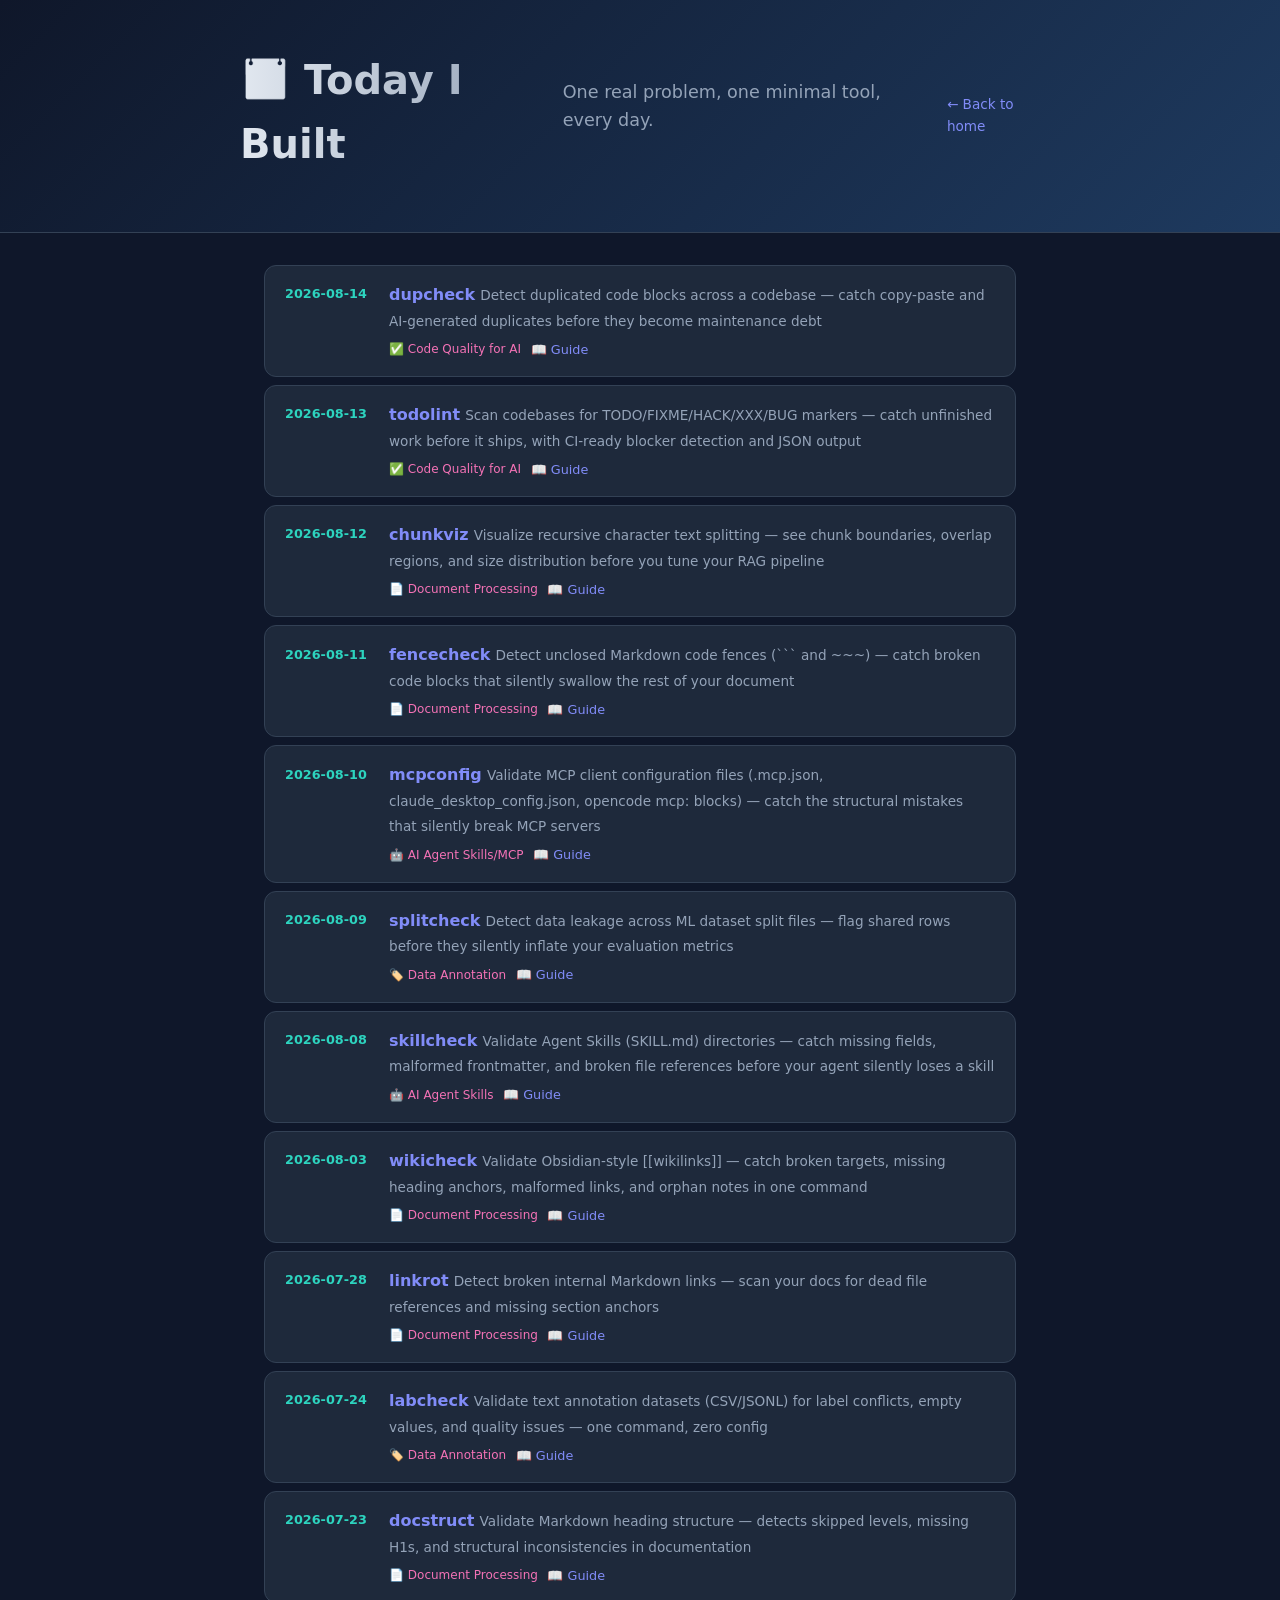
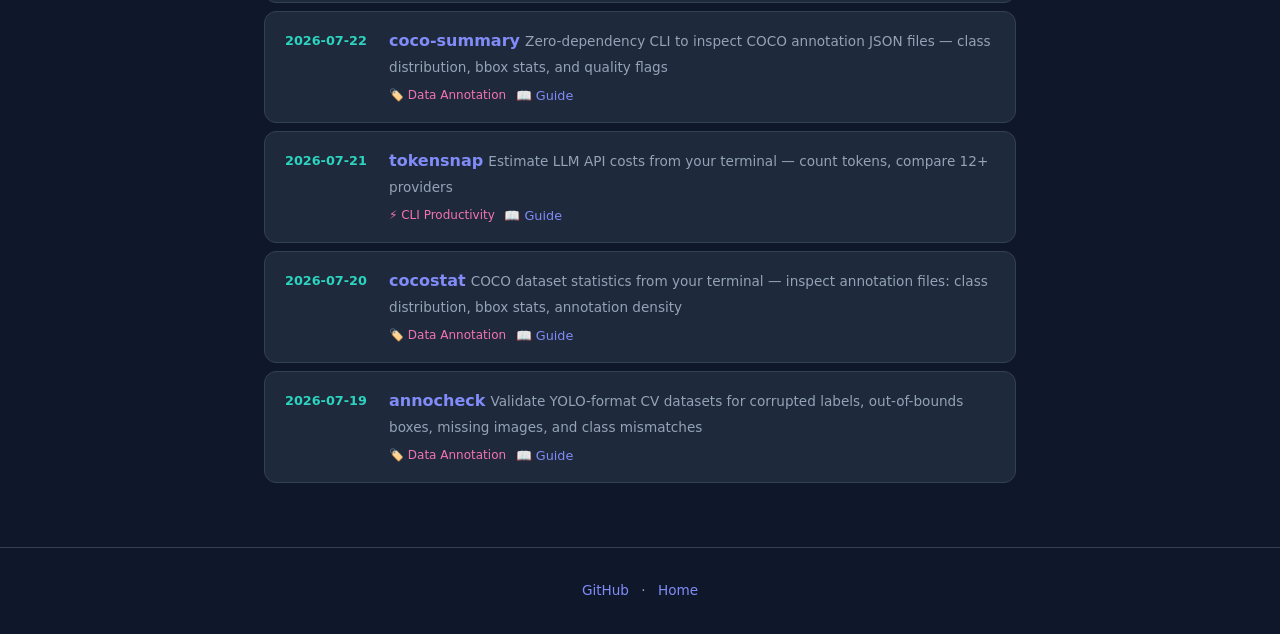
==== builds/index.html @ 68d58a89 "add 2026-08-14 dupcheck build entry + guide" ====
<!DOCTYPE html>
<html lang="en">
<head>
  <meta charset="UTF-8">
  <meta name="viewport" content="width=device-width, initial-scale=1.0">
  <title>Build Log — Rituparno Majumdar</title>
  <link rel="stylesheet" href="../assets/style.css">
</head>
<body>
  <header>
    <div class="header-content">
      <h1>📅 Today I Built</h1>
      <p class="tagline">One real problem, one minimal tool, every day.</p>
      <a href="../" style="font-size:0.85rem;">← Back to home</a>
    </div>
  </header>

  <main>
    <div class="build-list">
      <!-- BUILD_ENTRIES_START -->
        <div class="build-item">
          <div class="build-date">2026-08-14</div>
          <div class="build-info">
            <a href="https://github.com/Rituparno-Majumdar/dupcheck" class="build-name" target="_blank" rel="noopener">dupcheck</a>
            <span class="build-desc">Detect duplicated code blocks across a codebase — catch copy-paste and AI-generated duplicates before they become maintenance debt</span>
            <div class="build-links">
              <span class="domain-tag">✅ Code Quality for AI</span>
              <a href="../guides/dupcheck-guide.md" class="guide-link">📖 Guide</a>
            </div>
          </div>
        </div>
        <div class="build-item">
          <div class="build-date">2026-08-13</div>
          <div class="build-info">
            <a href="https://github.com/Rituparno-Majumdar/todolint" class="build-name" target="_blank" rel="noopener">todolint</a>
            <span class="build-desc">Scan codebases for TODO/FIXME/HACK/XXX/BUG markers — catch unfinished work before it ships, with CI-ready blocker detection and JSON output</span>
            <div class="build-links">
              <span class="domain-tag">✅ Code Quality for AI</span>
              <a href="../guides/todolint-guide.md" class="guide-link">📖 Guide</a>
            </div>
          </div>
        </div>
        <div class="build-item">
          <div class="build-date">2026-08-12</div>
          <div class="build-info">
            <a href="https://github.com/Rituparno-Majumdar/chunkviz" class="build-name" target="_blank" rel="noopener">chunkviz</a>
            <span class="build-desc">Visualize recursive character text splitting — see chunk boundaries, overlap regions, and size distribution before you tune your RAG pipeline</span>
            <div class="build-links">
              <span class="domain-tag">📄 Document Processing</span>
              <a href="../guides/chunkviz-guide.md" class="guide-link">📖 Guide</a>
            </div>
          </div>
        </div>
        <div class="build-item">
          <div class="build-date">2026-08-11</div>
          <div class="build-info">
            <a href="https://github.com/Rituparno-Majumdar/fencecheck" class="build-name" target="_blank" rel="noopener">fencecheck</a>
            <span class="build-desc">Detect unclosed Markdown code fences (``` and ~~~) — catch broken code blocks that silently swallow the rest of your document</span>
            <div class="build-links">
              <span class="domain-tag">📄 Document Processing</span>
              <a href="../guides/fencecheck-guide.md" class="guide-link">📖 Guide</a>
            </div>
          </div>
        </div>
        <div class="build-item">
          <div class="build-date">2026-08-10</div>
          <div class="build-info">
            <a href="https://github.com/Rituparno-Majumdar/mcpconfig" class="build-name" target="_blank" rel="noopener">mcpconfig</a>
            <span class="build-desc">Validate MCP client configuration files (.mcp.json, claude_desktop_config.json, opencode mcp: blocks) — catch the structural mistakes that silently break MCP servers</span>
            <div class="build-links">
              <span class="domain-tag">🤖 AI Agent Skills/MCP</span>
              <a href="../guides/mcpconfig-guide.md" class="guide-link">📖 Guide</a>
            </div>
          </div>
        </div>
        <div class="build-item">
          <div class="build-date">2026-08-09</div>
          <div class="build-info">
            <a href="https://github.com/Rituparno-Majumdar/splitcheck" class="build-name" target="_blank" rel="noopener">splitcheck</a>
            <span class="build-desc">Detect data leakage across ML dataset split files — flag shared rows before they silently inflate your evaluation metrics</span>
            <div class="build-links">
              <span class="domain-tag">🏷️ Data Annotation</span>
              <a href="../guides/splitcheck-guide.md" class="guide-link">📖 Guide</a>
            </div>
          </div>
        </div>
        <div class="build-item">
          <div class="build-date">2026-08-08</div>
          <div class="build-info">
            <a href="https://github.com/Rituparno-Majumdar/skillcheck" class="build-name" target="_blank" rel="noopener">skillcheck</a>
            <span class="build-desc">Validate Agent Skills (SKILL.md) directories — catch missing fields, malformed frontmatter, and broken file references before your agent silently loses a skill</span>
            <div class="build-links">
              <span class="domain-tag">🤖 AI Agent Skills</span>
              <a href="../guides/skillcheck-guide.md" class="guide-link">📖 Guide</a>
            </div>
          </div>
        </div>
        <div class="build-item">
          <div class="build-date">2026-08-03</div>
          <div class="build-info">
            <a href="https://github.com/Rituparno-Majumdar/wikicheck" class="build-name" target="_blank" rel="noopener">wikicheck</a>
            <span class="build-desc">Validate Obsidian-style [[wikilinks]] — catch broken targets, missing heading anchors, malformed links, and orphan notes in one command</span>
            <div class="build-links">
              <span class="domain-tag">📄 Document Processing</span>
              <a href="../guides/wikicheck-guide.md" class="guide-link">📖 Guide</a>
            </div>
          </div>
        </div>
        <div class="build-item">
          <div class="build-date">2026-07-28</div>
          <div class="build-info">
            <a href="https://github.com/Rituparno-Majumdar/linkrot" class="build-name" target="_blank" rel="noopener">linkrot</a>
            <span class="build-desc">Detect broken internal Markdown links — scan your docs for dead file references and missing section anchors</span>
            <div class="build-links">
              <span class="domain-tag">📄 Document Processing</span>
              <a href="../guides/linkrot-guide.md" class="guide-link">📖 Guide</a>
            </div>
          </div>
        </div>
        <div class="build-item">
          <div class="build-date">2026-07-24</div>
          <div class="build-info">
            <a href="https://github.com/Rituparno-Majumdar/labcheck" class="build-name" target="_blank" rel="noopener">labcheck</a>
            <span class="build-desc">Validate text annotation datasets (CSV/JSONL) for label conflicts, empty values, and quality issues — one command, zero config</span>
            <div class="build-links">
              <span class="domain-tag">🏷️ Data Annotation</span>
              <a href="../guides/labcheck-guide.md" class="guide-link">📖 Guide</a>
            </div>
          </div>
        </div>
        <div class="build-item">
          <div class="build-date">2026-07-23</div>
          <div class="build-info">
            <a href="https://github.com/Rituparno-Majumdar/docstruct" class="build-name" target="_blank" rel="noopener">docstruct</a>
            <span class="build-desc">Validate Markdown heading structure — detects skipped levels, missing H1s, and structural inconsistencies in documentation</span>
            <div class="build-links">
              <span class="domain-tag">📄 Document Processing</span>
              <a href="../guides/docstruct-guide.md" class="guide-link">📖 Guide</a>
            </div>
          </div>
        </div>
        <div class="build-item">
          <div class="build-date">2026-07-22</div>
          <div class="build-info">
            <a href="https://github.com/Rituparno-Majumdar/coco-summary" class="build-name" target="_blank" rel="noopener">coco-summary</a>
            <span class="build-desc">Zero-dependency CLI to inspect COCO annotation JSON files — class distribution, bbox stats, and quality flags</span>
            <div class="build-links">
              <span class="domain-tag">🏷️ Data Annotation</span>
              <a href="../guides/coco-summary-guide.md" class="guide-link">📖 Guide</a>
            </div>
          </div>
        </div>
        <div class="build-item">
          <div class="build-date">2026-07-21</div>
          <div class="build-info">
            <a href="https://github.com/Rituparno-Majumdar/tokensnap" class="build-name" target="_blank" rel="noopener">tokensnap</a>
            <span class="build-desc">Estimate LLM API costs from your terminal — count tokens, compare 12+ providers</span>
            <div class="build-links">
              <span class="domain-tag">⚡ CLI Productivity</span>
              <a href="../guides/tokensnap-guide.md" class="guide-link">📖 Guide</a>
            </div>
          </div>
        </div>
        <div class="build-item">
          <div class="build-date">2026-07-20</div>
          <div class="build-info">
            <a href="https://github.com/Rituparno-Majumdar/cocostat" class="build-name" target="_blank" rel="noopener">cocostat</a>
            <span class="build-desc">COCO dataset statistics from your terminal — inspect annotation files: class distribution, bbox stats, annotation density</span>
            <div class="build-links">
              <span class="domain-tag">🏷️ Data Annotation</span>
              <a href="../guides/cocostat-guide.md" class="guide-link">📖 Guide</a>
            </div>
          </div>
        </div>
        <div class="build-item">
          <div class="build-date">2026-07-19</div>
          <div class="build-info">
            <a href="https://github.com/Rituparno-Majumdar/annocheck" class="build-name" target="_blank" rel="noopener">annocheck</a>
            <span class="build-desc">Validate YOLO-format CV datasets for corrupted labels, out-of-bounds boxes, missing images, and class mismatches</span>
            <div class="build-links">
              <span class="domain-tag">🏷️ Data Annotation</span>
              <a href="../guides/annocheck-guide.md" class="guide-link">📖 Guide</a>
            </div>
          </div>
        </div>
      <!-- BUILD_ENTRIES_END -->
    </div>
  </main>

  <footer>
    <p><a href="https://github.com/Rituparno-Majumdar">GitHub</a> · <a href="../">Home</a></p>
  </footer>
</body>
</html>
---- assets/style.css ----
/* ── Reset & Base ── */
*, *::before, *::after { box-sizing: border-box; margin: 0; padding: 0; }

:root {
  --bg: #0f172a;
  --surface: #1e293b;
  --surface-hover: #263548;
  --border: #334155;
  --text: #e2e8f0;
  --text-muted: #94a3b8;
  --accent: #818cf8;
  --accent2: #2dd4bf;
  --accent3: #f472b6;
  --radius: 12px;
}

html { scroll-behavior: smooth; }
body {
  font-family: -apple-system, BlinkMacSystemFont, 'Segoe UI', system-ui, sans-serif;
  background: var(--bg);
  color: var(--text);
  line-height: 1.6;
  min-height: 100vh;
}

a { color: var(--accent); text-decoration: none; }
a:hover { color: var(--accent2); }

/* ── Header ── */
header {
  background: linear-gradient(135deg, #0f172a 0%, #1e3a5f 100%);
  border-bottom: 1px solid var(--border);
  padding: 3rem 1.5rem;
}
.header-content {
  max-width: 800px;
  margin: 0 auto;
  display: flex;
  align-items: center;
  gap: 2rem;
}
.header-photo { flex-shrink: 0; }
.profile-photo {
  width: 130px;
  height: 130px;
  border-radius: 50%;
  object-fit: cover;
  border: 3px solid var(--accent);
  box-shadow: 0 0 20px rgba(129, 140, 248, 0.3);
}
.header-text { flex: 1; }
header h1 {
  font-size: 2.5rem;
  font-weight: 700;
  background: linear-gradient(90deg, #e2e8f0, #94a3b8);
  -webkit-background-clip: text;
  -webkit-text-fill-color: transparent;
  background-clip: text;
  margin-bottom: 0.5rem;
}
.tagline { font-size: 1.1rem; color: var(--text-muted); margin-bottom: 1.25rem; }

.chips { display: flex; flex-wrap: wrap; gap: 0.5rem; margin-bottom: 1rem; }
.chip {
  background: var(--surface);
  border: 1px solid var(--border);
  border-radius: 999px;
  padding: 0.35rem 0.9rem;
  font-size: 0.85rem;
  color: var(--text-muted);
}
.domains {
  font-size: 0.85rem;
  color: var(--text-muted);
  font-style: italic;
}

/* ── Main ── */
main { max-width: 800px; margin: 0 auto; padding: 2rem 1.5rem 4rem; }

section { margin-bottom: 3rem; }
section h2 { font-size: 1.5rem; margin-bottom: 1rem; }

.section-desc { color: var(--text-muted); font-size: 0.9rem; margin-bottom: 1rem; }

/* ── Build Log ── */
.build-list { display: flex; flex-direction: column; gap: 0.5rem; }

.build-item {
  display: flex;
  gap: 1rem;
  padding: 1rem 1.25rem;
  background: var(--surface);
  border: 1px solid var(--border);
  border-radius: var(--radius);
  transition: border-color 0.2s, background 0.2s;
}
.build-item:hover { border-color: var(--accent); background: var(--surface-hover); }

.build-date {
  min-width: 5.5rem;
  font-size: 0.8rem;
  font-weight: 600;
  color: var(--accent2);
  padding-top: 0.15rem;
}
.build-info { flex: 1; }
.build-name { font-size: 1rem; font-weight: 600; }
.build-desc { font-size: 0.85rem; color: var(--text-muted); margin-top: 0.15rem; }
.build-links { margin-top: 0.4rem; display: flex; gap: 0.6rem; align-items: center; }
.domain-tag { font-size: 0.75rem; color: var(--accent3); }
.guide-link { font-size: 0.8rem; color: var(--accent); }
.guide-link:hover { color: var(--accent2); }

/* ── Featured Projects ── */
.project-grid {
  display: grid;
  grid-template-columns: repeat(auto-fill, minmax(220px, 1fr));
  gap: 1rem;
}
.project-card {
  background: var(--surface);
  border: 1px solid var(--border);
  border-radius: var(--radius);
  padding: 1.25rem;
  transition: border-color 0.2s, transform 0.2s;
}
.project-card:hover { border-color: var(--accent); transform: translateY(-2px); }
.project-card h3 { font-size: 1rem; margin-bottom: 0.5rem; }
.project-card p { font-size: 0.85rem; color: var(--text-muted); margin-bottom: 0.75rem; }
.project-card a { font-size: 0.85rem; font-weight: 500; }

/* ── Footer ── */
footer {
  text-align: center;
  padding: 2rem 1.5rem;
  border-top: 1px solid var(--border);
  color: var(--text-muted);
  font-size: 0.85rem;
}
footer a { margin: 0 0.5rem; }
.footer-quote { margin-top: 0.75rem; font-size: 0.8rem; color: #64748b; }

/* ── Responsive ── */
@media (max-width: 600px) {
  header { padding: 2rem 1rem; }
  .header-content { flex-direction: column; text-align: center; gap: 1rem; }
  .profile-photo { width: 100px; height: 100px; }
  header h1 { font-size: 1.75rem; }
  .chips { justify-content: center; }
  .build-item { flex-direction: column; gap: 0.25rem; }
  .build-date { min-width: unset; }
}
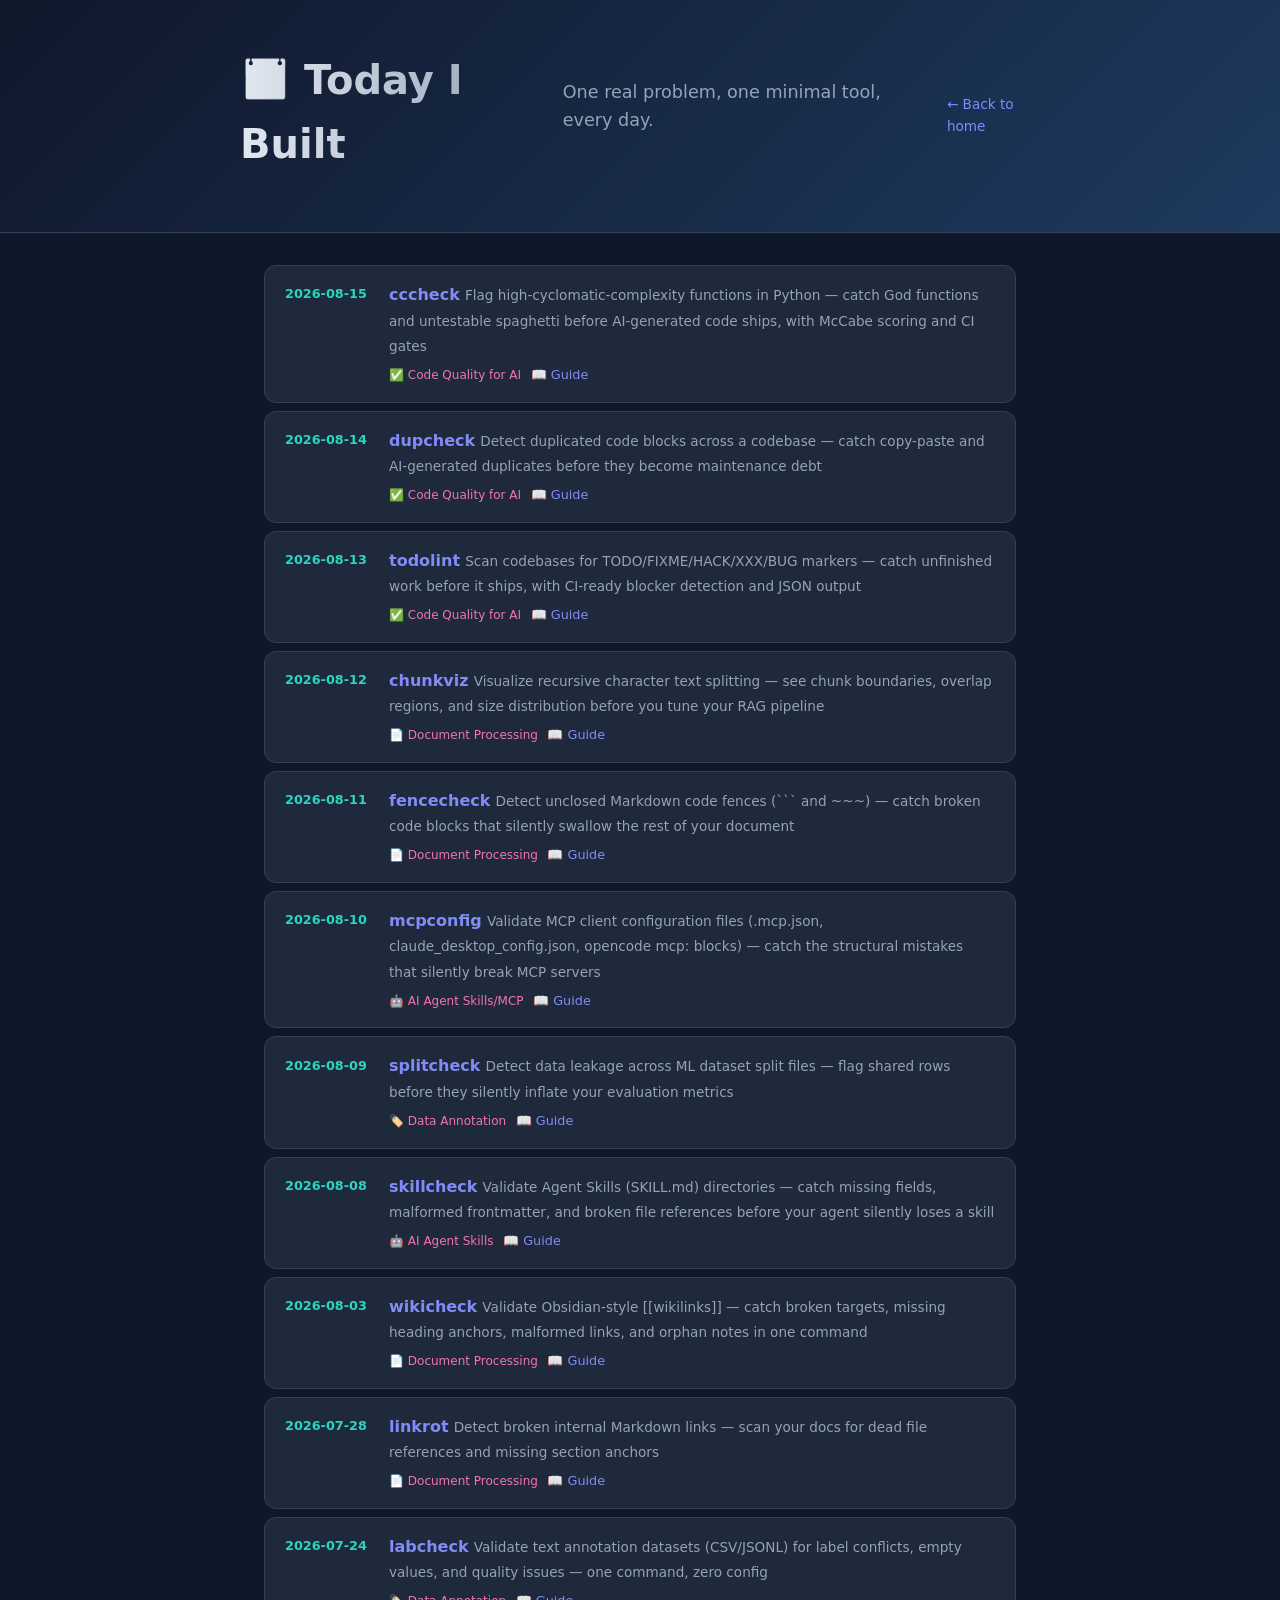
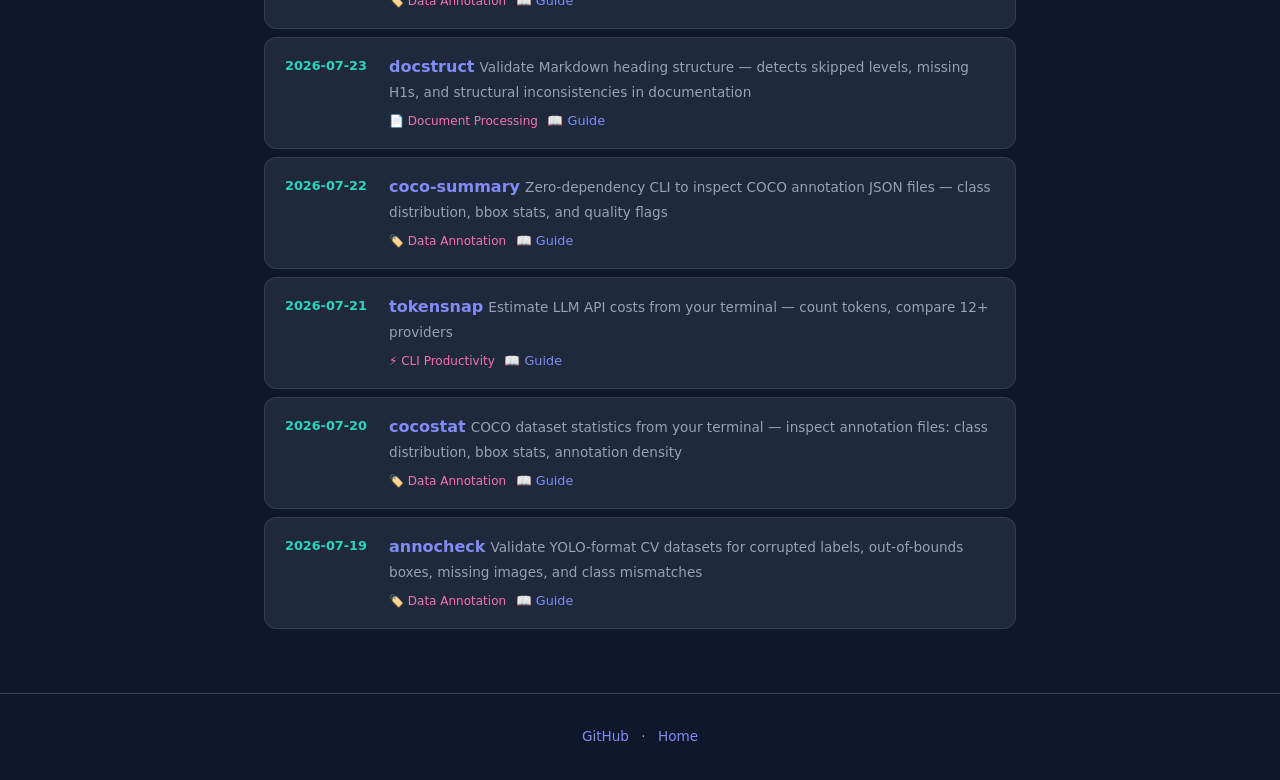
==== commit f5dc334b: "cccheck: add build entry + guide (2026-08-15 daily build)" ====
--- a/builds/index.html
+++ b/builds/index.html
@@ -19,6 +19,17 @@
     <div class="build-list">
       <!-- BUILD_ENTRIES_START -->
         <div class="build-item">
+          <div class="build-date">2026-08-15</div>
+          <div class="build-info">
+            <a href="https://github.com/Rituparno-Majumdar/cccheck" class="build-name" target="_blank" rel="noopener">cccheck</a>
+            <span class="build-desc">Flag high-cyclomatic-complexity functions in Python — catch God functions and untestable spaghetti before AI-generated code ships, with McCabe scoring and CI gates</span>
+            <div class="build-links">
+              <span class="domain-tag">✅ Code Quality for AI</span>
+              <a href="../guides/cccheck-guide.md" class="guide-link">📖 Guide</a>
+            </div>
+          </div>
+        </div>
+        <div class="build-item">
           <div class="build-date">2026-08-14</div>
           <div class="build-info">
             <a href="https://github.com/Rituparno-Majumdar/dupcheck" class="build-name" target="_blank" rel="noopener">dupcheck</a>
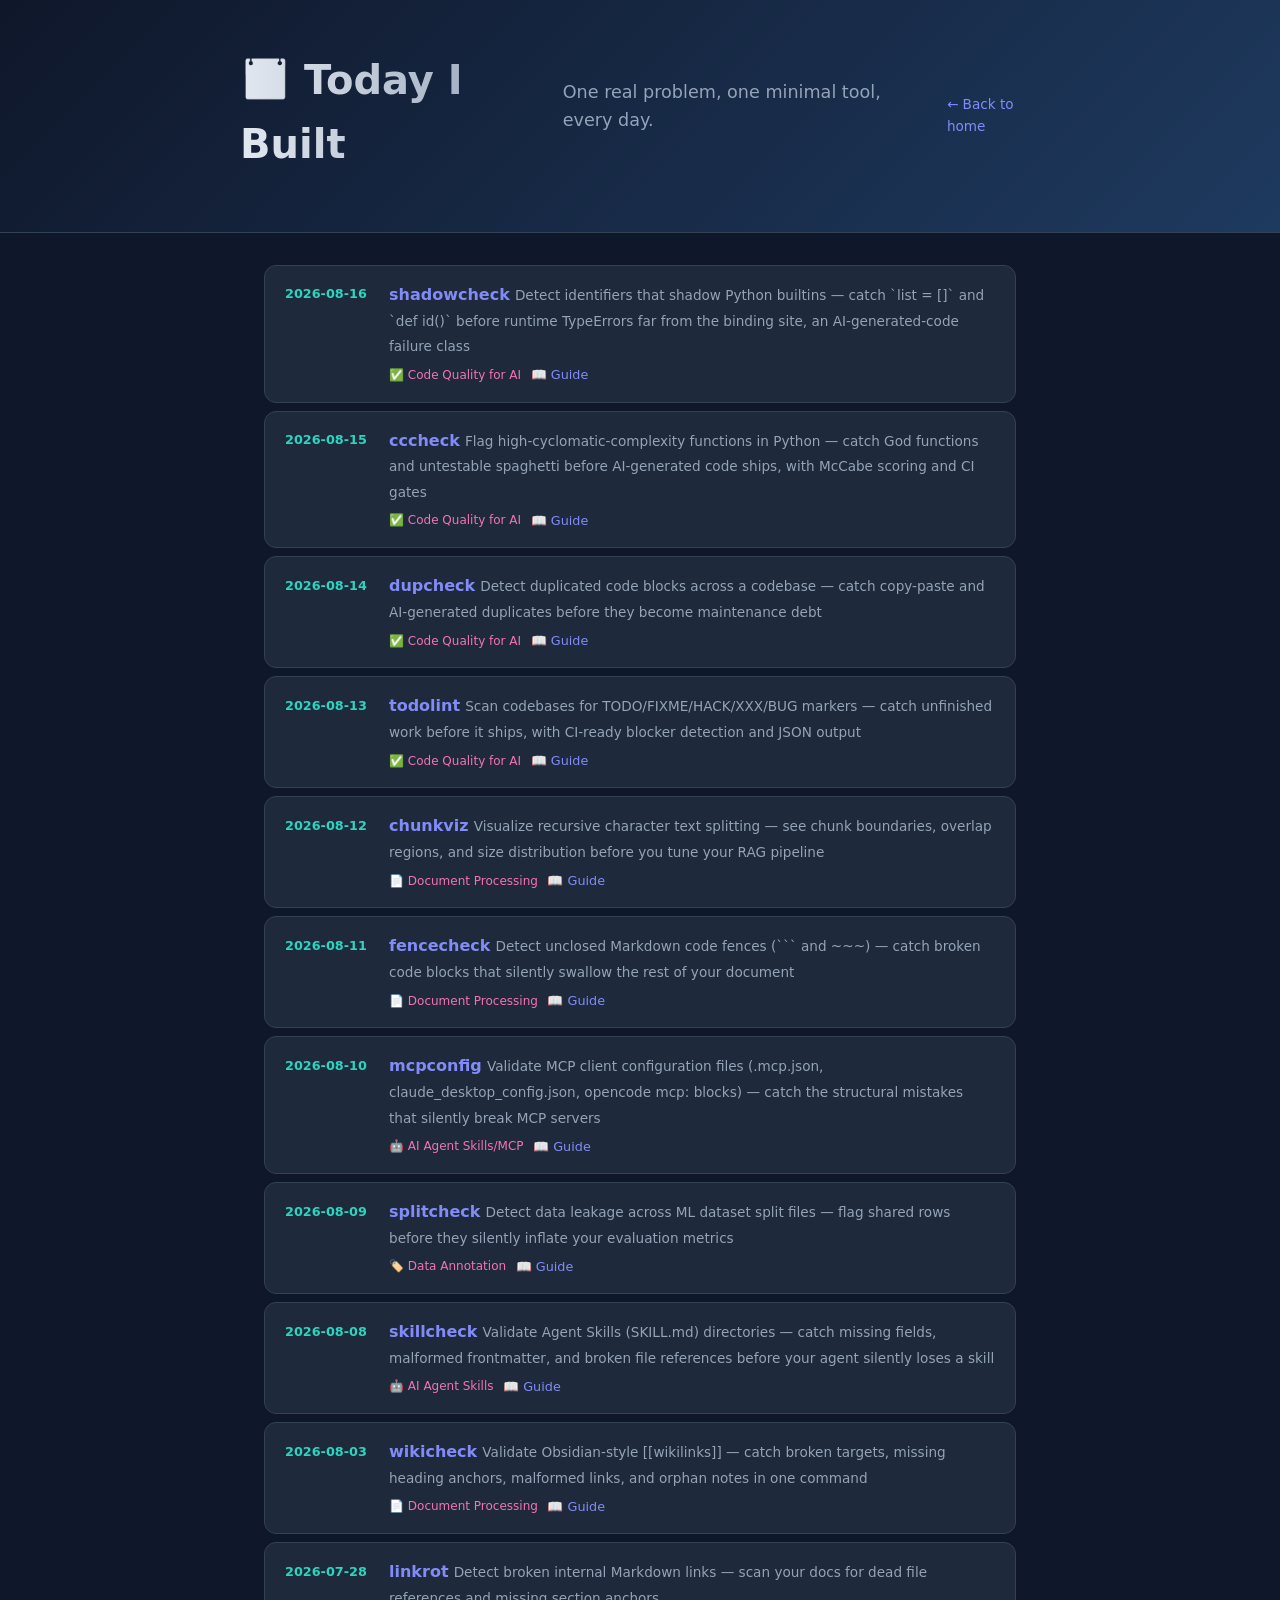
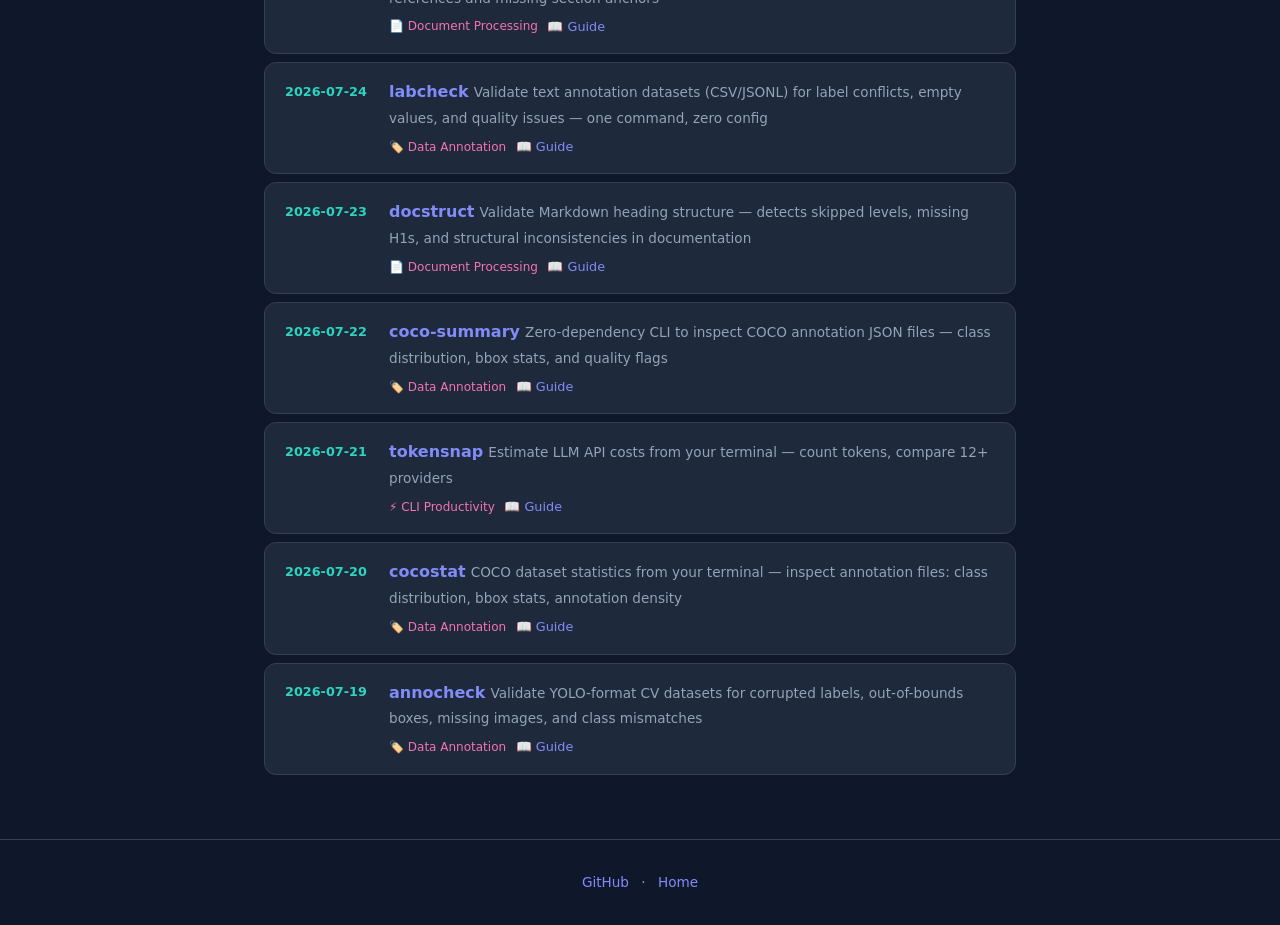
==== commit 4ca5c58d: "Add shadowcheck build entry (2026-08-16)" ====
--- a/builds/index.html
+++ b/builds/index.html
@@ -19,6 +19,17 @@
     <div class="build-list">
       <!-- BUILD_ENTRIES_START -->
         <div class="build-item">
+          <div class="build-date">2026-08-16</div>
+          <div class="build-info">
+            <a href="https://github.com/Rituparno-Majumdar/shadowcheck" class="build-name" target="_blank" rel="noopener">shadowcheck</a>
+            <span class="build-desc">Detect identifiers that shadow Python builtins — catch `list = []` and `def id()` before runtime TypeErrors far from the binding site, an AI-generated-code failure class</span>
+            <div class="build-links">
+              <span class="domain-tag">✅ Code Quality for AI</span>
+              <a href="../guides/shadowcheck-guide.md" class="guide-link">📖 Guide</a>
+            </div>
+          </div>
+        </div>
+        <div class="build-item">
           <div class="build-date">2026-08-15</div>
           <div class="build-info">
             <a href="https://github.com/Rituparno-Majumdar/cccheck" class="build-name" target="_blank" rel="noopener">cccheck</a>
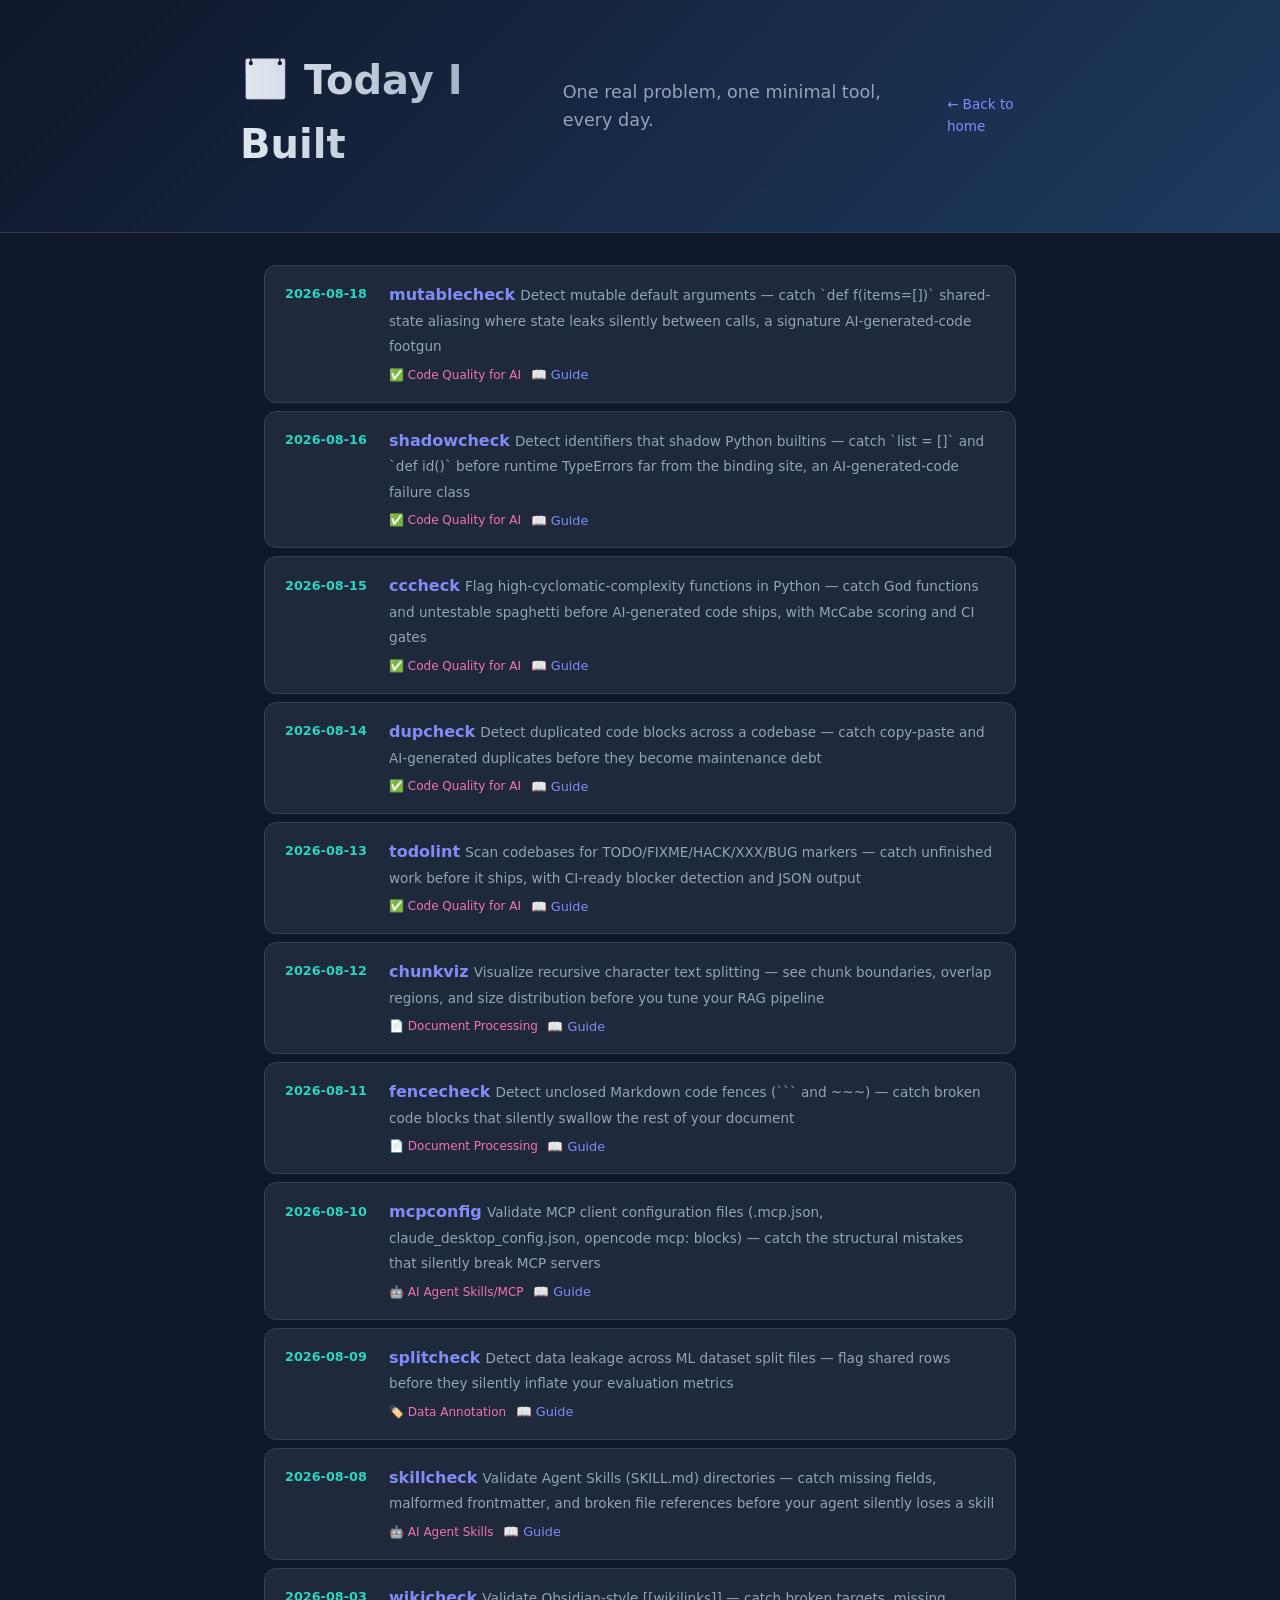
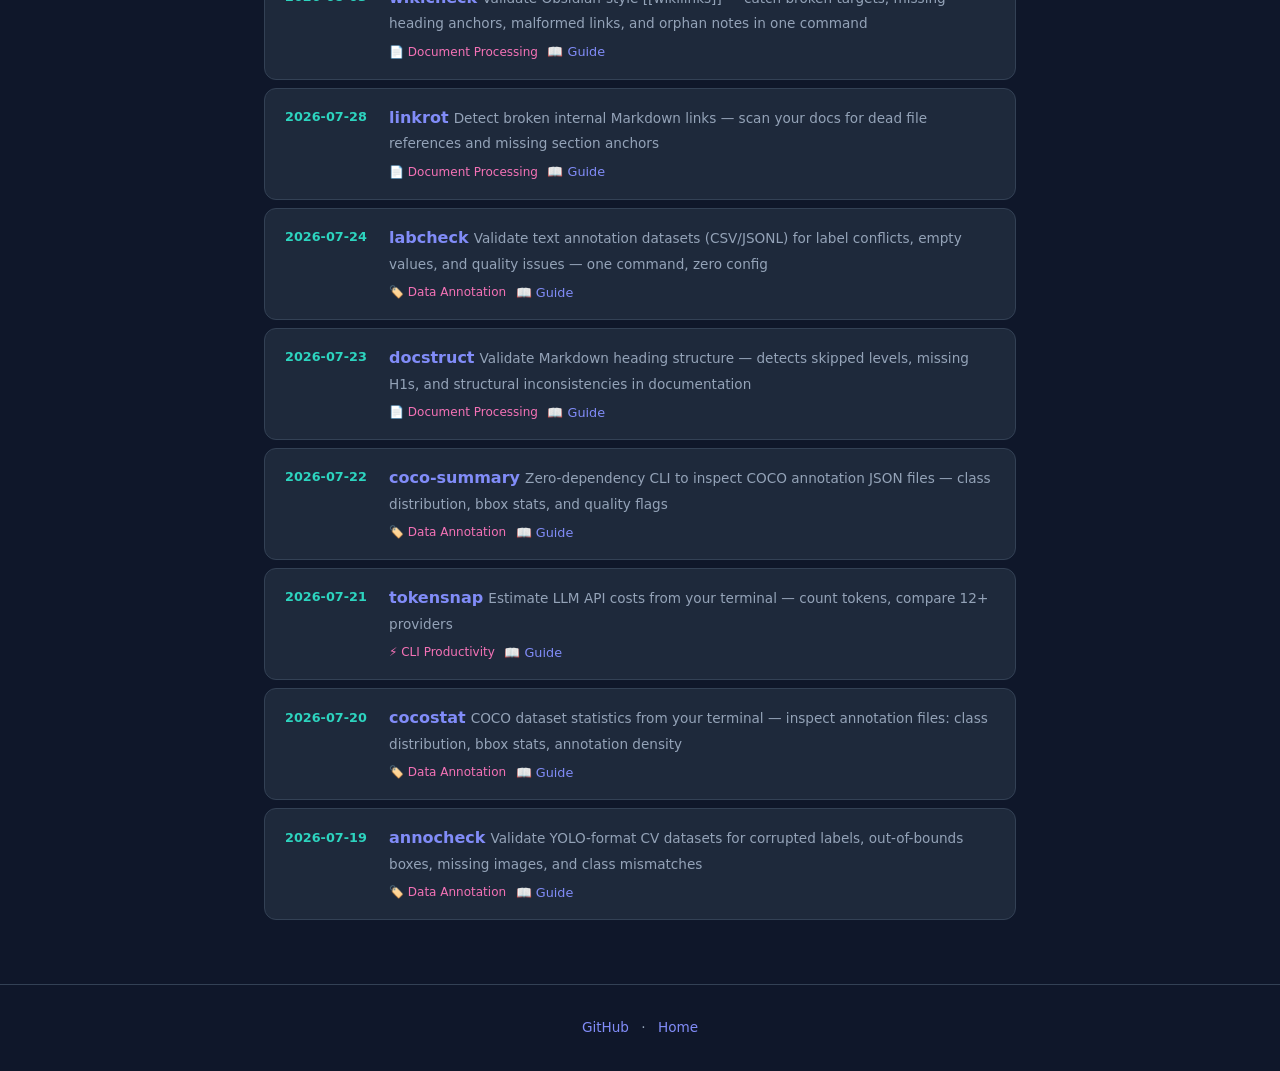
==== commit 0c9736c9: "Add mutablecheck build entry (2026-08-18)" ====
--- a/builds/index.html
+++ b/builds/index.html
@@ -19,6 +19,17 @@
     <div class="build-list">
       <!-- BUILD_ENTRIES_START -->
         <div class="build-item">
+          <div class="build-date">2026-08-18</div>
+          <div class="build-info">
+            <a href="https://github.com/Rituparno-Majumdar/mutablecheck" class="build-name" target="_blank" rel="noopener">mutablecheck</a>
+            <span class="build-desc">Detect mutable default arguments — catch `def f(items=[])` shared-state aliasing where state leaks silently between calls, a signature AI-generated-code footgun</span>
+            <div class="build-links">
+              <span class="domain-tag">✅ Code Quality for AI</span>
+              <a href="../guides/mutablecheck-guide.md" class="guide-link">📖 Guide</a>
+            </div>
+          </div>
+        </div>
+        <div class="build-item">
           <div class="build-date">2026-08-16</div>
           <div class="build-info">
             <a href="https://github.com/Rituparno-Majumdar/shadowcheck" class="build-name" target="_blank" rel="noopener">shadowcheck</a>
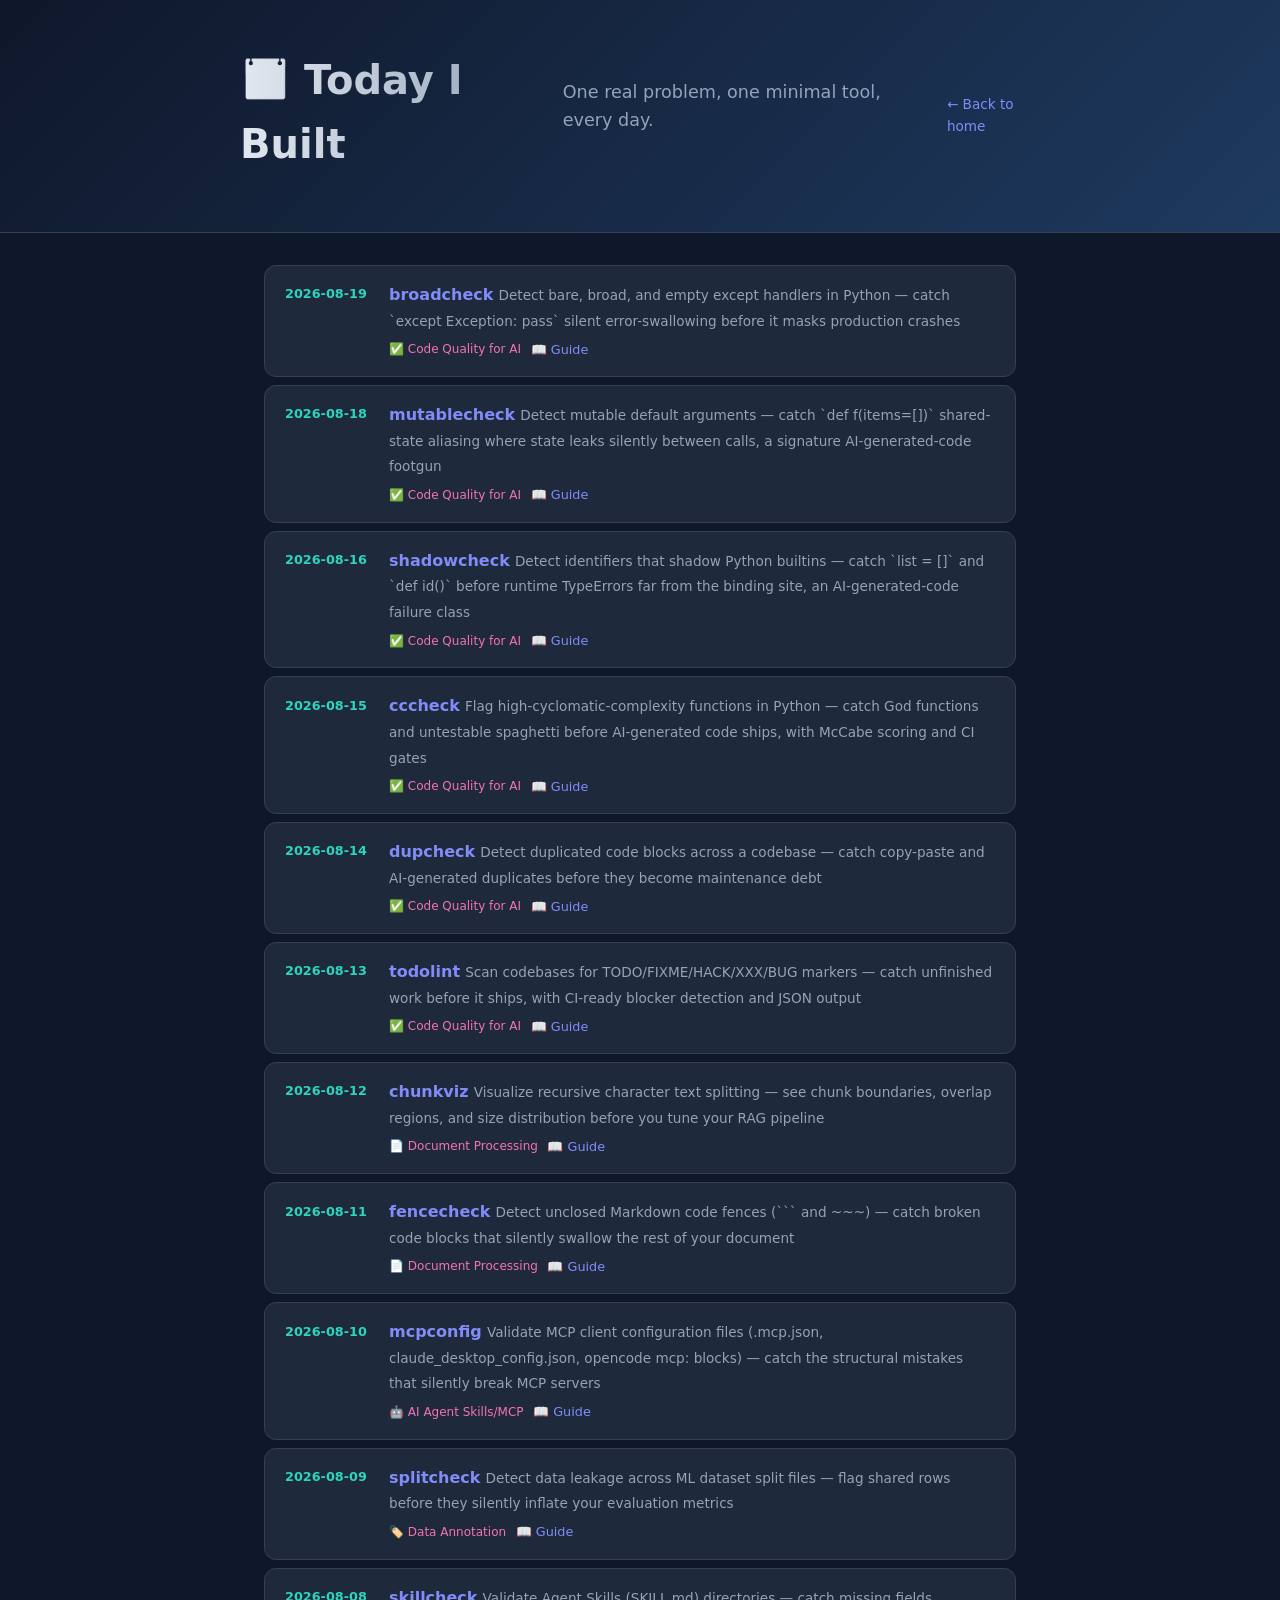
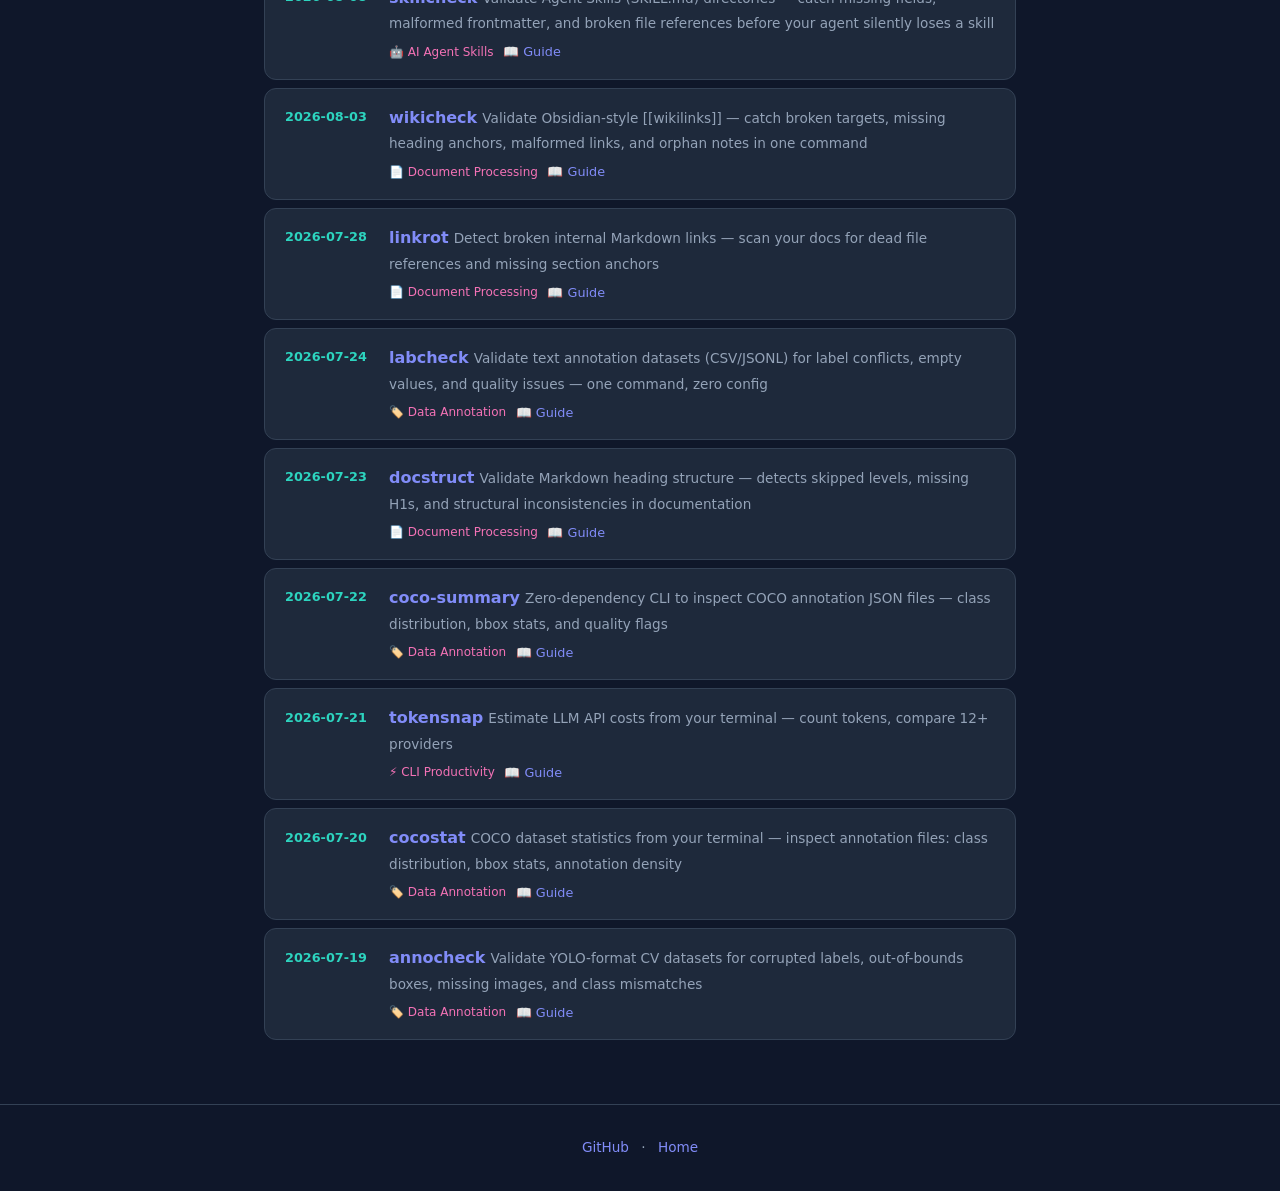
==== commit 4db189be: "Add 2026-08-19 broadcheck build entry + guide" ====
--- a/builds/index.html
+++ b/builds/index.html
@@ -19,6 +19,17 @@
     <div class="build-list">
       <!-- BUILD_ENTRIES_START -->
         <div class="build-item">
+          <div class="build-date">2026-08-19</div>
+          <div class="build-info">
+            <a href="https://github.com/Rituparno-Majumdar/broadcheck" class="build-name" target="_blank" rel="noopener">broadcheck</a>
+            <span class="build-desc">Detect bare, broad, and empty except handlers in Python — catch `except Exception: pass` silent error-swallowing before it masks production crashes</span>
+            <div class="build-links">
+              <span class="domain-tag">✅ Code Quality for AI</span>
+              <a href="../guides/broadcheck-guide.md" class="guide-link">📖 Guide</a>
+            </div>
+          </div>
+        </div>
+        <div class="build-item">
           <div class="build-date">2026-08-18</div>
           <div class="build-info">
             <a href="https://github.com/Rituparno-Majumdar/mutablecheck" class="build-name" target="_blank" rel="noopener">mutablecheck</a>
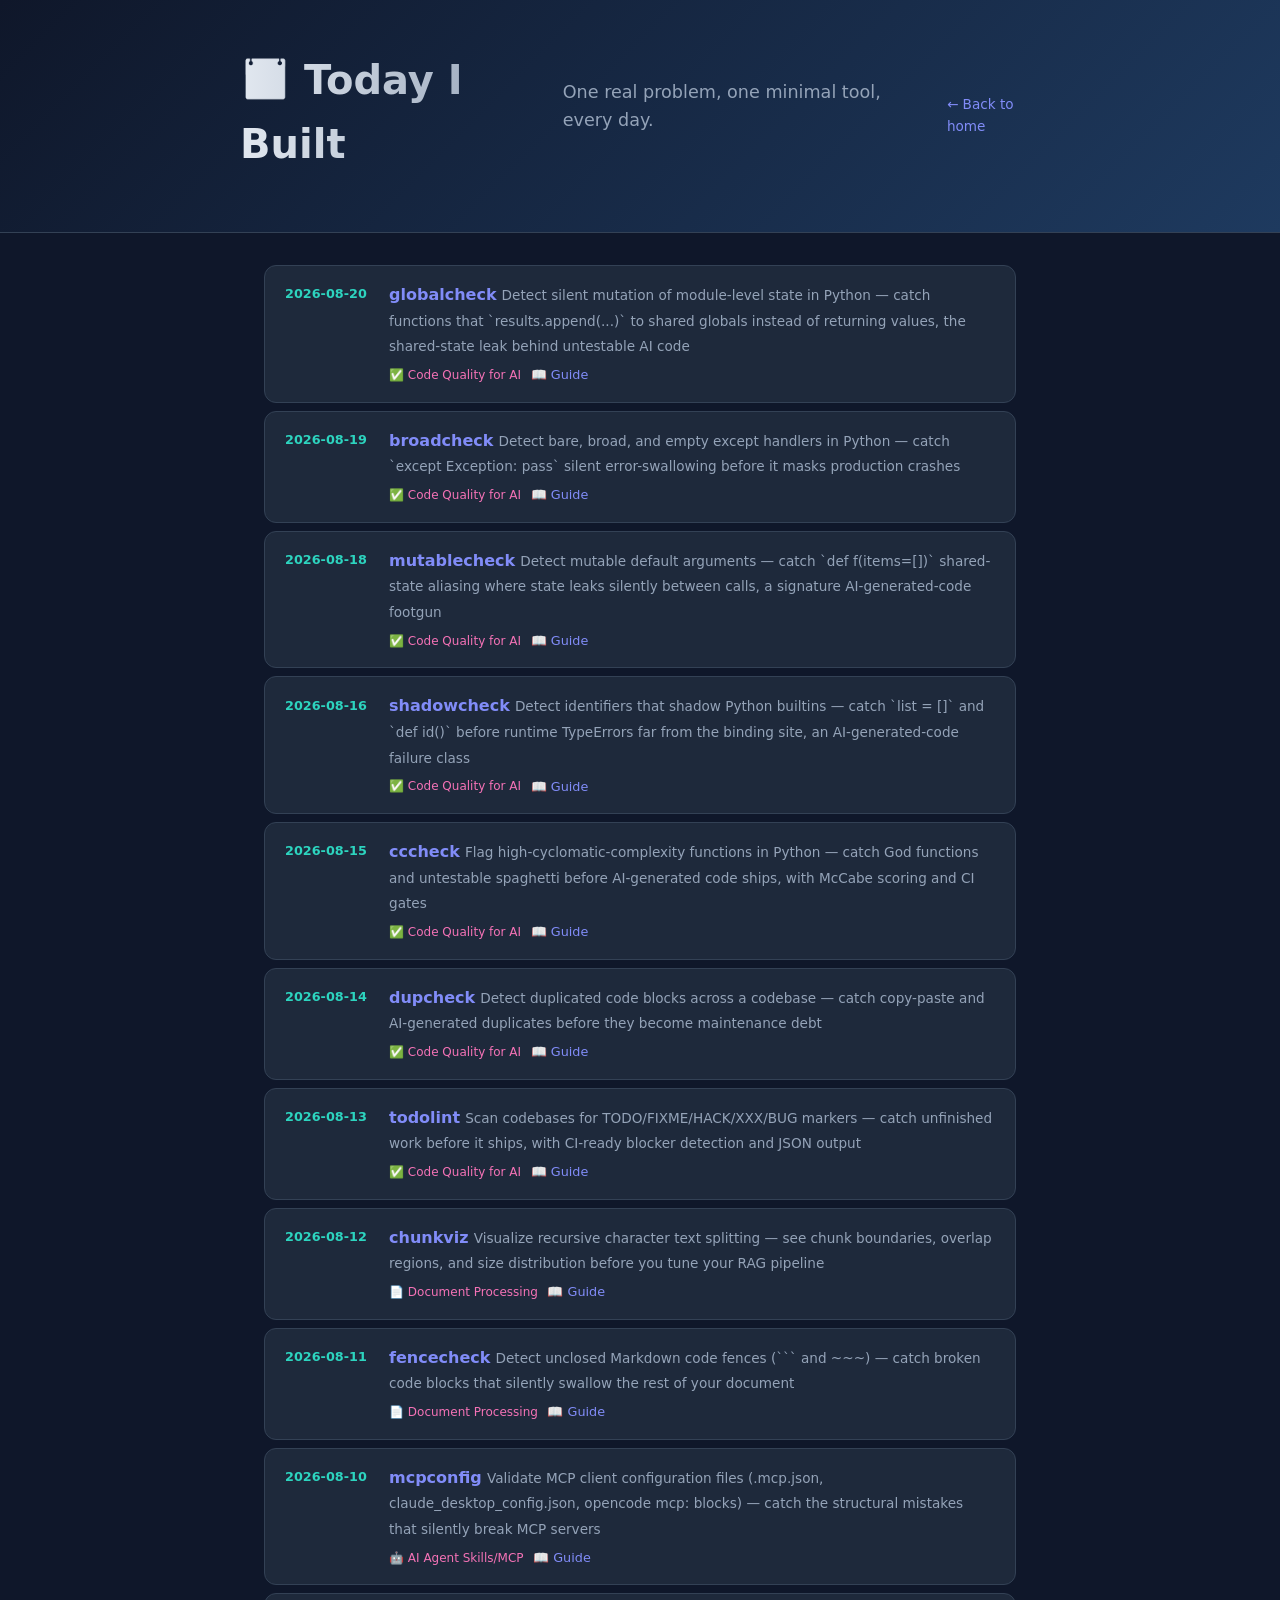
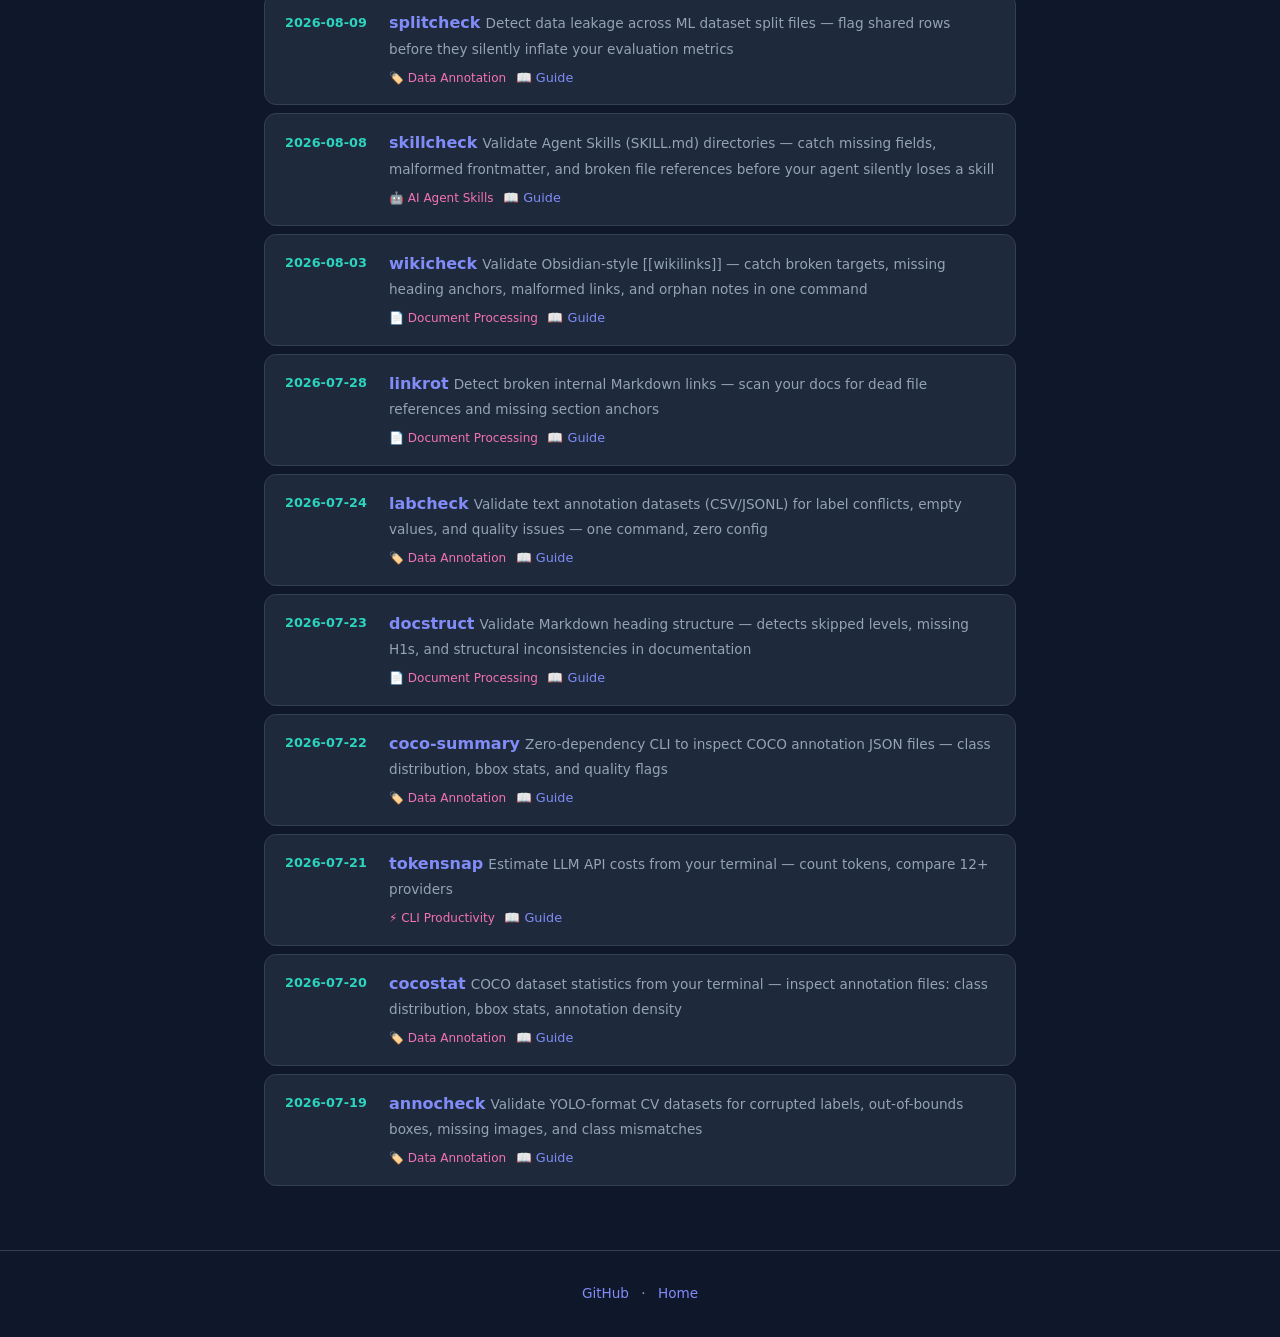
==== commit 404bab71: "Add 2026-08-20 globalcheck build entry + guide" ====
--- a/builds/index.html
+++ b/builds/index.html
@@ -19,6 +19,17 @@
     <div class="build-list">
       <!-- BUILD_ENTRIES_START -->
         <div class="build-item">
+          <div class="build-date">2026-08-20</div>
+          <div class="build-info">
+            <a href="https://github.com/Rituparno-Majumdar/globalcheck" class="build-name" target="_blank" rel="noopener">globalcheck</a>
+            <span class="build-desc">Detect silent mutation of module-level state in Python — catch functions that `results.append(...)` to shared globals instead of returning values, the shared-state leak behind untestable AI code</span>
+            <div class="build-links">
+              <span class="domain-tag">✅ Code Quality for AI</span>
+              <a href="../guides/globalcheck-guide.md" class="guide-link">📖 Guide</a>
+            </div>
+          </div>
+        </div>
+        <div class="build-item">
           <div class="build-date">2026-08-19</div>
           <div class="build-info">
             <a href="https://github.com/Rituparno-Majumdar/broadcheck" class="build-name" target="_blank" rel="noopener">broadcheck</a>
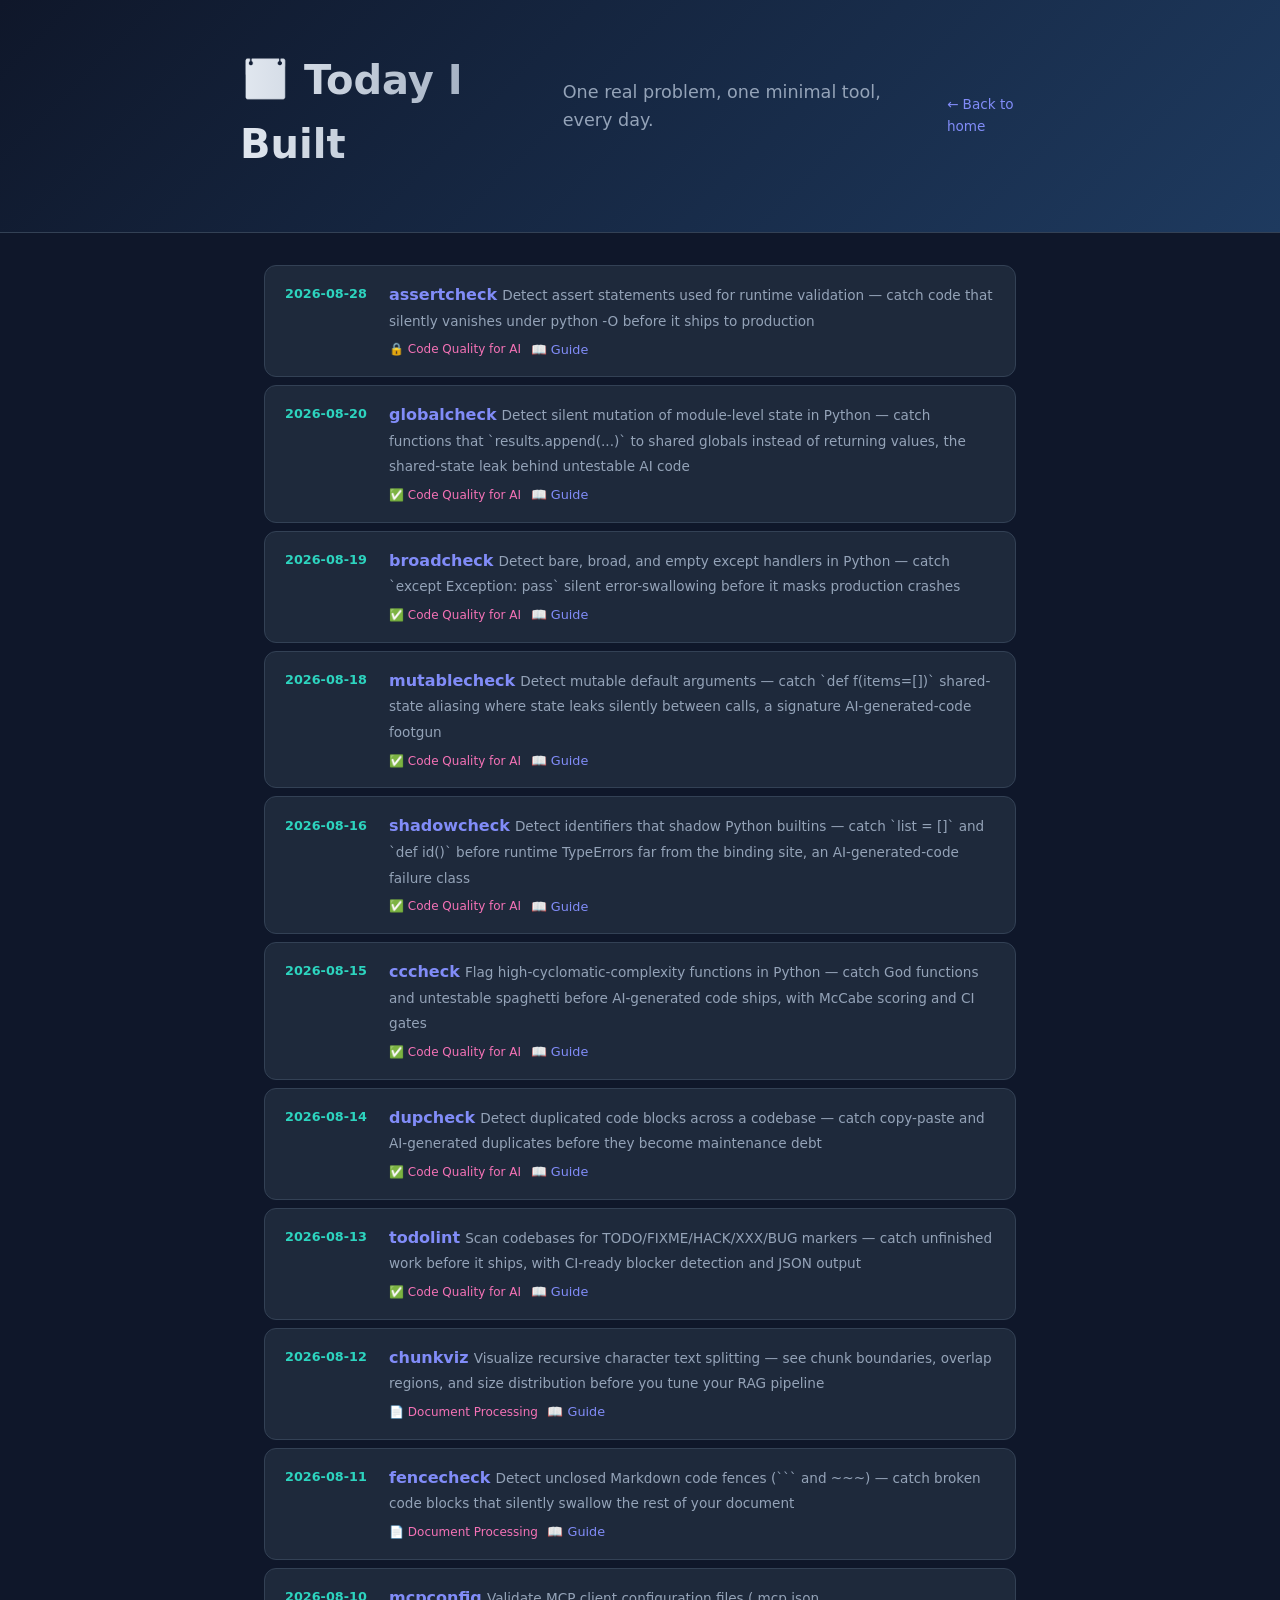
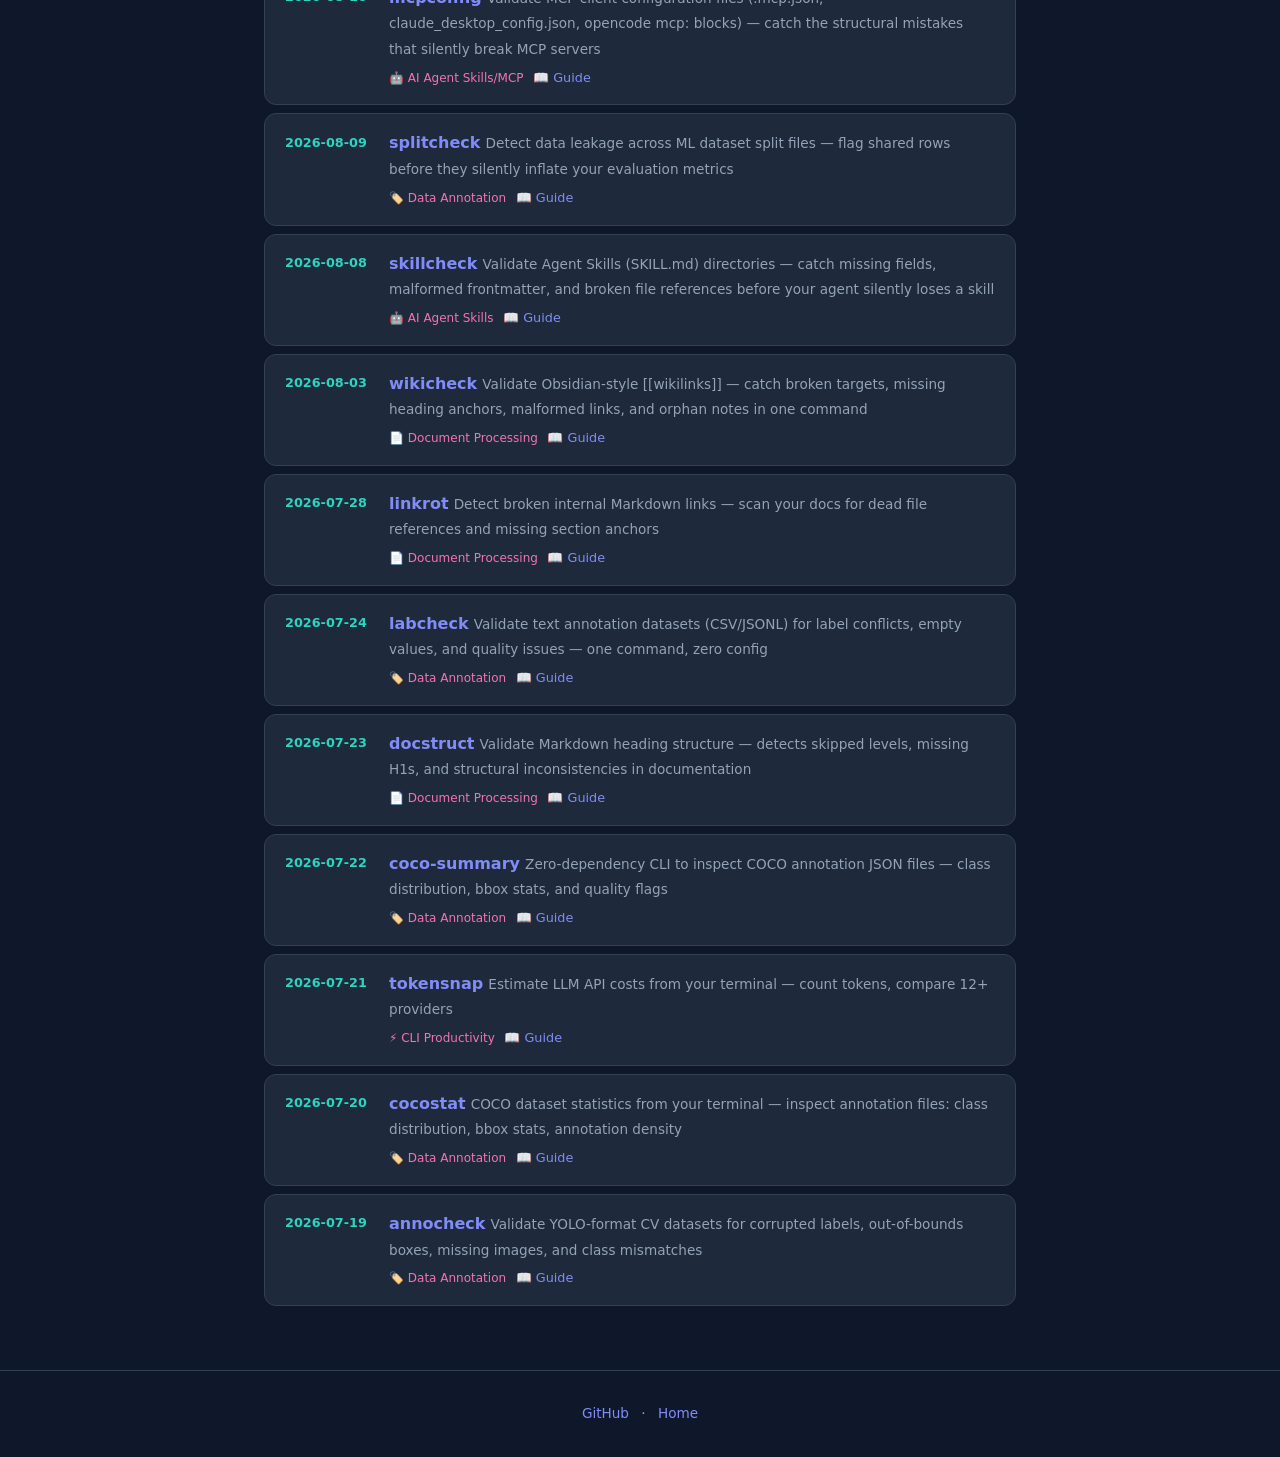
==== commit 44c3964c: "Add assertcheck build entry (2026-08-28) + sync missing guides" ====
--- a/builds/index.html
+++ b/builds/index.html
@@ -19,6 +19,17 @@
     <div class="build-list">
       <!-- BUILD_ENTRIES_START -->
         <div class="build-item">
+          <div class="build-date">2026-08-28</div>
+          <div class="build-info">
+            <a href="https://github.com/Rituparno-Majumdar/assertcheck" class="build-name" target="_blank" rel="noopener">assertcheck</a>
+            <span class="build-desc">Detect assert statements used for runtime validation — catch code that silently vanishes under python -O before it ships to production</span>
+            <div class="build-links">
+              <span class="domain-tag">🔒 Code Quality for AI</span>
+              <a href="../guides/assertcheck-guide.md" class="guide-link">📖 Guide</a>
+            </div>
+          </div>
+        </div>
+        <div class="build-item">
           <div class="build-date">2026-08-20</div>
           <div class="build-info">
             <a href="https://github.com/Rituparno-Majumdar/globalcheck" class="build-name" target="_blank" rel="noopener">globalcheck</a>
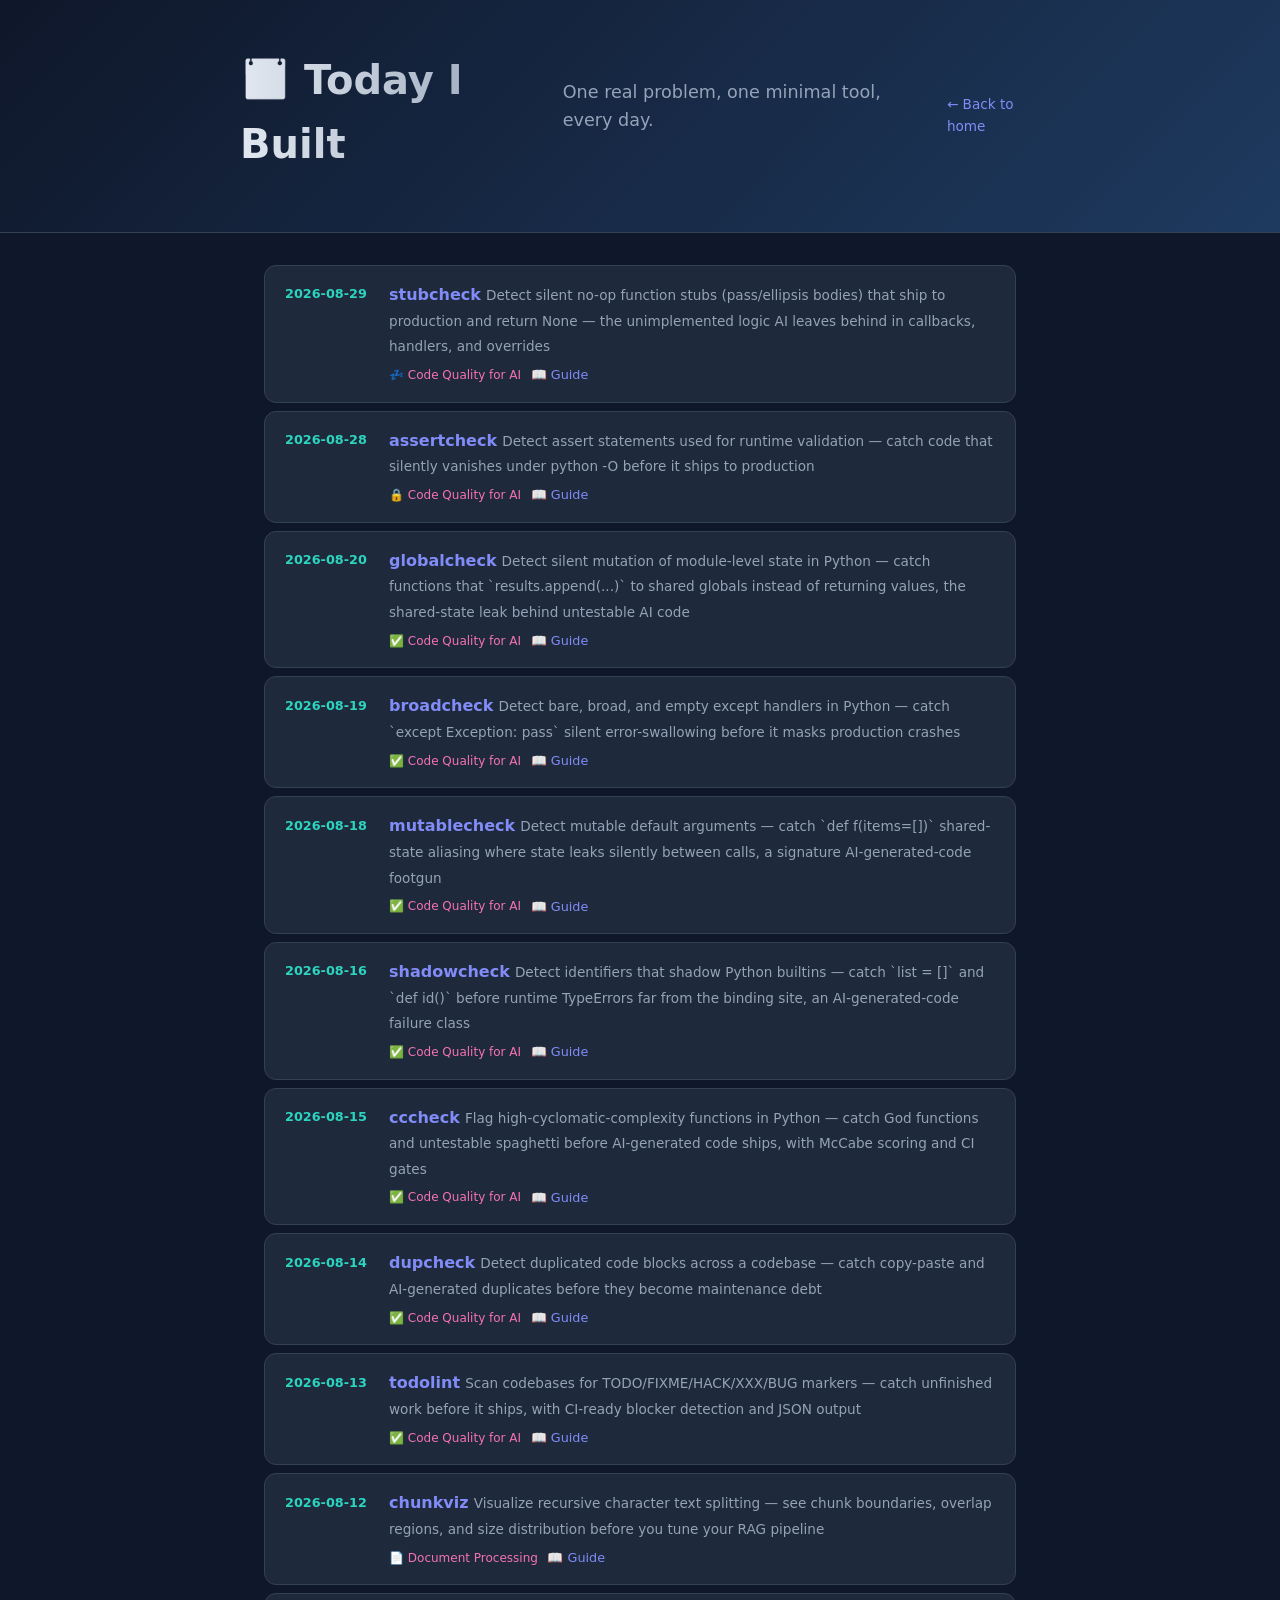
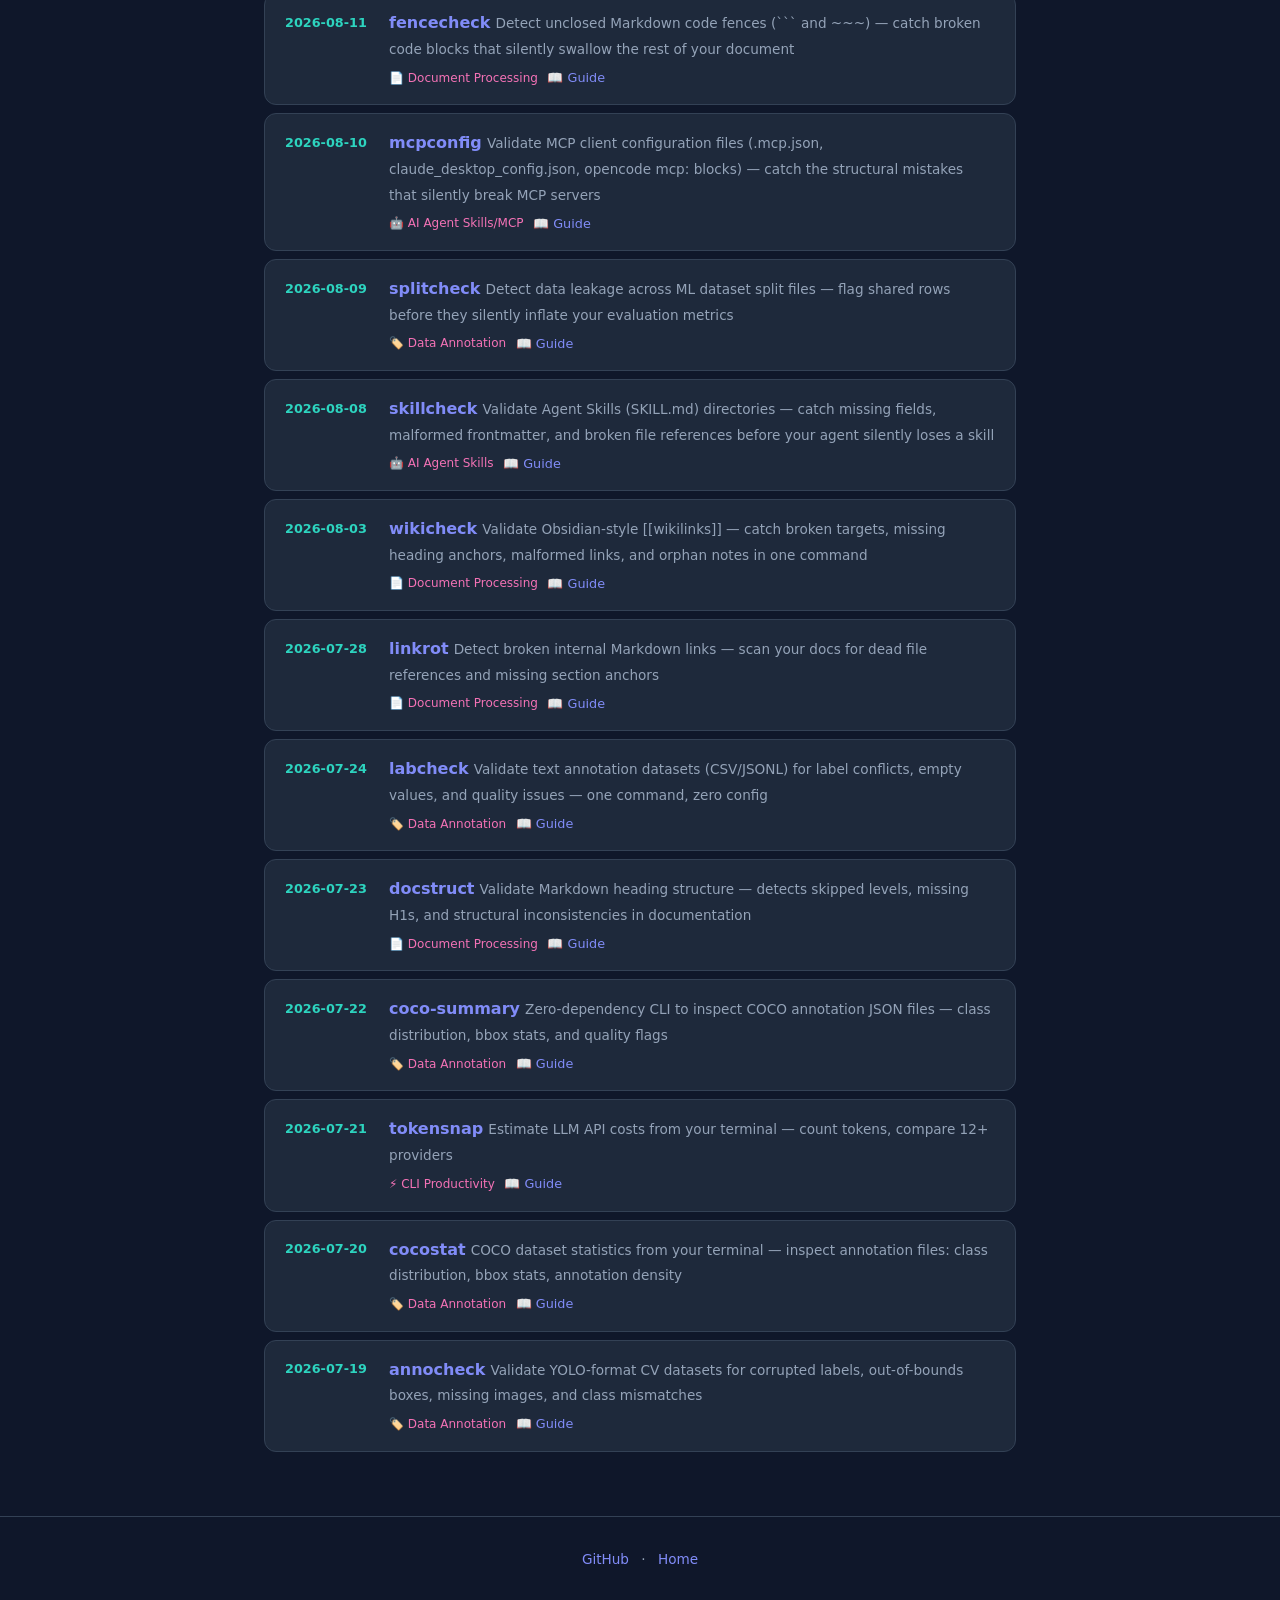
==== commit 69ab1bfd: "Add stubcheck build entry (2026-08-29) + guide" ====
--- a/builds/index.html
+++ b/builds/index.html
@@ -19,6 +19,17 @@
     <div class="build-list">
       <!-- BUILD_ENTRIES_START -->
         <div class="build-item">
+          <div class="build-date">2026-08-29</div>
+          <div class="build-info">
+            <a href="https://github.com/Rituparno-Majumdar/stubcheck" class="build-name" target="_blank" rel="noopener">stubcheck</a>
+            <span class="build-desc">Detect silent no-op function stubs (pass/ellipsis bodies) that ship to production and return None — the unimplemented logic AI leaves behind in callbacks, handlers, and overrides</span>
+            <div class="build-links">
+              <span class="domain-tag">💤 Code Quality for AI</span>
+              <a href="../guides/stubcheck-guide.md" class="guide-link">📖 Guide</a>
+            </div>
+          </div>
+        </div>
+        <div class="build-item">
           <div class="build-date">2026-08-28</div>
           <div class="build-info">
             <a href="https://github.com/Rituparno-Majumdar/assertcheck" class="build-name" target="_blank" rel="noopener">assertcheck</a>
